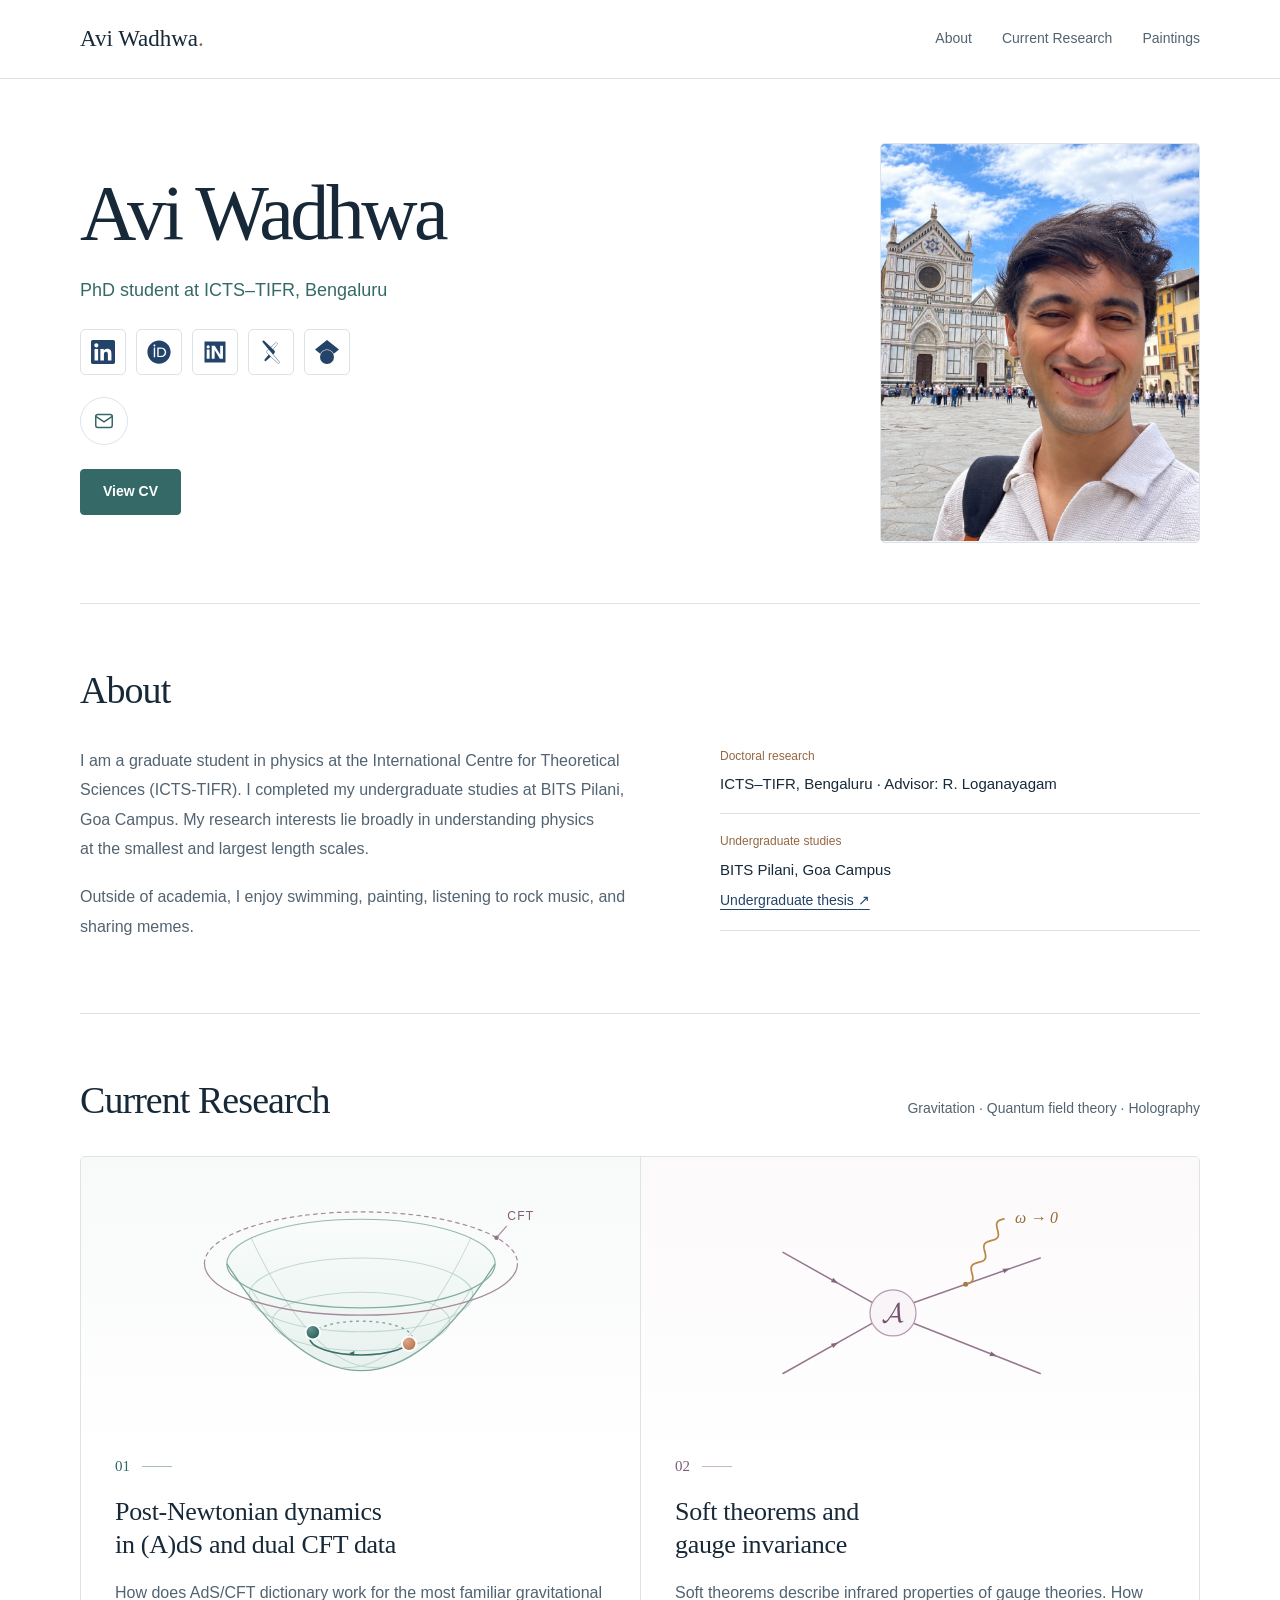
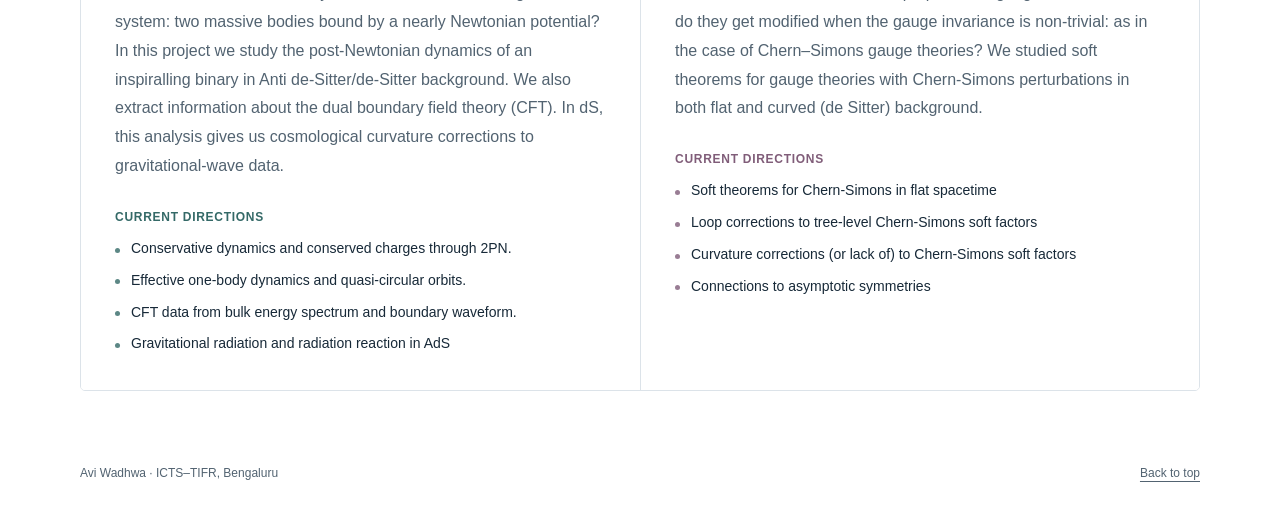
==== index.html @ 30a35a63 "Add files via upload" ====
<!doctype html>
<html lang="en">
<head>
  <meta charset="utf-8">
  <meta name="viewport" content="width=device-width, initial-scale=1">
  <meta name="color-scheme" content="light">
  <meta name="theme-color" content="#ffffff">
  <title>Avi Wadhwa | Theoretical Physics</title>
  <meta name="description" content="Avi Wadhwa, physics PhD student at ICTS–TIFR, Bengaluru. Research in post-Newtonian dynamics in AdS/dS, holography, and Chern–Simons soft theorems.">
  <meta property="og:type" content="website">
  <meta property="og:title" content="Avi Wadhwa | Theoretical Physics">
  <meta property="og:description" content="Research, academic profiles, and CV. Post-Newtonian dynamics in curved spacetime, AdS/CFT, and soft theorems.">
  <meta name="twitter:card" content="summary">
  <link rel="icon" href="data:image/svg+xml,%3Csvg xmlns='http://www.w3.org/2000/svg' viewBox='0 0 64 64'%3E%3Crect width='64' height='64' rx='14' fill='%23244369'/%3E%3Ctext x='32' y='41' font-family='Georgia,serif' font-size='30' text-anchor='middle' fill='white'%3EAW%3C/text%3E%3C/svg%3E">
  <style>
    :root {
      --ink: #172938;
      --muted: #526371;
      --blue: #244369;
      --blue-hover: #173352;
      --line: #dce3e9;
      --pale: #f3f7fb;
      --teal: #346967;
      --teal-hover: #285552;
      --plum: #805d79;
      --clay: #946744;
      --serif: Georgia, "Times New Roman", serif;
      --sans: -apple-system, BlinkMacSystemFont, "Segoe UI", Roboto, Helvetica, Arial, sans-serif;
    }
    *, *::before, *::after { box-sizing: border-box; }
    html { scroll-behavior: smooth; scroll-padding-top: 100px; }
    body { margin: 0; background: #fff; color: var(--ink); font-family: var(--sans); font-size: 17px; line-height: 1.7; -webkit-font-smoothing: antialiased; }
    a { color: var(--blue); text-underline-offset: 4px; text-decoration-thickness: 1px; }
    a:hover { color: var(--blue-hover); }
    a:focus-visible { outline: 3px solid #3b79bf; outline-offset: 5px; border-radius: 2px; }
    h1, h2, h3, p { margin: 0; }
    h1, h2, h3 { text-wrap: balance; }
    p { text-wrap: pretty; }
    .container { width: min(1120px, calc(100% - 80px)); margin-inline: auto; }
    .skip-link { position: fixed; top: -100px; left: 16px; background: #fff; border: 2px solid var(--blue); padding: 8px 16px; z-index: 100; }
    .skip-link:focus { top: 12px; }
    .site-header { position: sticky; top: 0; z-index: 20; background: rgba(255, 255, 255, .97); border-bottom: 1px solid var(--line); }
    .header-inner { min-height: 78px; display: flex; align-items: center; justify-content: space-between; gap: 32px; }
    .brand { color: var(--ink); font-family: var(--serif); font-size: 23px; font-weight: 400; text-decoration: none; white-space: nowrap; }
    .brand::after { content: "."; color: var(--clay); }
    nav { display: flex; align-items: center; gap: 30px; }
    nav a { color: var(--muted); text-decoration: none; font-size: 14px; font-weight: 500; padding-block: 10px; }
    nav a:hover { color: var(--teal); text-decoration: underline; }
    .hero { padding-block: 64px 60px; display: grid; grid-template-columns: minmax(0, 1fr) 320px; gap: 72px; align-items: center; }
    h1 { font-family: var(--serif); font-weight: 400; font-size: clamp(48px, 6.2vw, 78px); line-height: 1.08; letter-spacing: -.045em; }
    .hero-role { color: var(--teal); font-size: 18px; margin-top: 20px; }
    .email-menu { position: relative; width: 48px; max-width: 100%; height: 48px; margin-top: 22px; border: 1px solid var(--line); border-radius: 24px; overflow: hidden; background: #fff; transition: width .24s ease, border-color .18s ease; }
    .email-menu[open] { width: 252px; border-color: #b4cbc3; }
    .email-menu summary { position: absolute; top: 0; left: 0; display: flex; align-items: center; justify-content: center; width: 46px; height: 46px; list-style: none; cursor: pointer; color: var(--teal); border-radius: 24px; }
    .email-menu summary::-webkit-details-marker { display: none; }
    .email-menu summary:hover, .email-menu[open] summary { background: #f3f8f5; }
    .email-menu summary:focus-visible, .email-options a:focus-visible { outline: 3px solid #3b79bf; outline-offset: -4px; border-radius: 20px; }
    .email-icon { display: block; width: 22px; height: 22px; flex: none; }
    .email-options { position: absolute; top: 0; left: 46px; display: flex; align-items: stretch; width: 204px; height: 46px; }
    .email-options a { display: inline-flex; flex: 1; align-items: center; justify-content: center; min-height: 46px; padding: 0 14px; border-left: 1px solid var(--line); color: var(--teal); font-size: 14px; font-weight: 500; line-height: 1; text-decoration: none; white-space: nowrap; }
    .email-options a:last-child { border-radius: 0 24px 24px 0; }
    .email-options a:hover { background: #f3f8f5; color: var(--teal-hover); }
    .visually-hidden { position: absolute; width: 1px; height: 1px; padding: 0; margin: -1px; overflow: hidden; clip-path: inset(50%); white-space: nowrap; border: 0; }
    .hero-actions { display: flex; flex-wrap: wrap; align-items: center; gap: 12px 20px; margin-top: 24px; }
    .button { display: inline-flex; align-items: center; justify-content: center; min-height: 46px; padding: 10px 22px; border: 1px solid var(--line); border-radius: 4px; font-size: 14px; font-weight: 600; text-decoration: none; transition: background .18s ease, border-color .18s ease; }
    .button-primary { color: #fff; background: var(--teal); border-color: var(--teal); }
    .button-primary:hover { color: #fff; background: var(--teal-hover); border-color: var(--teal-hover); }
    .profile-links { display: flex; flex-wrap: wrap; gap: 10px; margin-top: 23px; }
    .profile-links a { display: inline-flex; align-items: center; justify-content: center; width: 46px; height: 46px; padding: 10px; border: 1px solid var(--line); border-radius: 5px; color: var(--blue); background: #fff; text-decoration: none; transition: color .18s ease, background .18s ease, border-color .18s ease; }
    .profile-links a:hover, .profile-links a:focus-visible { color: var(--teal); background: #f3f8f5; border-color: #b4cbc3; }
    .profile-links a:focus-visible { outline-offset: 3px; border-radius: 5px; }
    .profile-logo { display: block; width: 24px; height: 24px; flex: none; }
    .hero-aside { width: 100%; justify-self: end; }
    .portrait-frame { position: relative; width: 100%; max-width: 320px; aspect-ratio: 4 / 5; overflow: hidden; border: 1px solid var(--line); border-radius: 5px; background: var(--pale); }
    /* Wider display crop: source rectangle x=150, y=278, w=936, h=1170.
       The original image bytes are embedded unchanged. */
    .portrait { position: absolute; display: block; width: 116.0256%; height: auto; max-width: none; left: -16.0256%; top: -23.7607%; }
    .section { padding-block: 64px 72px; border-top: 1px solid var(--line); }
    .section-heading { display: flex; align-items: baseline; justify-content: space-between; gap: 24px; margin-bottom: 32px; }
    h2 { font-family: var(--serif); font-size: 38px; line-height: 1.2; font-weight: 400; letter-spacing: -.025em; }
    .section-note { font-size: 14px; color: var(--muted); }
    .research-grid { display: grid; grid-template-columns: 1fr 1fr; gap: 0; background: #fff; border: 1px solid var(--line); border-radius: 5px; overflow: hidden; }
    .research-item { --research-accent: var(--teal); --research-wash: #f7faf8; padding: 32px 34px 34px; background: linear-gradient(180deg, var(--research-wash), #fff 310px); }
    .research-item:nth-child(2) { --research-accent: var(--plum); --research-wash: #fcf9fb; }
    .research-item + .research-item { border-left: 1px solid var(--line); }
    .research-graphic { display: block; width: 100%; max-width: 410px; height: auto; margin: 0 auto 23px; overflow: visible; }
    .research-number { display: flex; align-items: center; gap: 12px; color: var(--research-accent); font-family: var(--serif); font-size: 15px; }
    .research-number::after { content: ""; width: 30px; height: 1px; background: currentColor; opacity: .45; }
    h3 { font-family: var(--serif); font-size: 26px; font-weight: 400; line-height: 1.3; letter-spacing: -.012em; }
    .research-item h3 { margin-top: 15px; max-width: 360px; }
    .research-item > p { margin-top: 17px; color: var(--muted); font-size: 16px; line-height: 1.8; }
    .direction-label { margin-top: 26px; font-size: 12px; color: var(--research-accent); font-weight: 650; letter-spacing: .06em; text-transform: uppercase; }
    .directions { list-style: none; padding: 0; margin: 10px 0 0; }
    .directions li { position: relative; padding-left: 16px; margin-top: 8px; font-size: 14px; line-height: 1.7; }
    .directions li::before { content: ""; position: absolute; left: 0; top: .75em; width: 5px; height: 5px; border-radius: 50%; background: var(--research-accent); opacity: .8; }
    .about-grid { display: grid; grid-template-columns: 1.15fr 1fr; gap: 88px; }
    .about-text { max-width: 850px; }
    .about-text p + p { margin-top: 18px; }
    .about-text p { font-size: 16px; color: var(--muted); line-height: 1.85; }
    .academic-details { margin: 0; }
    .academic-details > div { padding: 17px 0; border-bottom: 1px solid var(--line); }
    .academic-details > div:first-child { padding-top: 0; }
    .academic-details dt { color: var(--clay); font-size: 12px; margin-bottom: 5px; }
    .academic-details dd { margin: 0; font-size: 15px; }
    .thesis-link { display: block; width: fit-content; margin-top: 7px; font-size: 14px; }
    .site-footer { padding-block: 0 28px; }
    .footer-inner { display: flex; gap: 20px; justify-content: space-between; font-size: 12px; color: var(--muted); }
    .footer-inner a { color: var(--muted); }
    @media (max-width: 950px) {
      .about-grid { gap: 48px; }
      .hero { gap: 40px; grid-template-columns: minmax(0, 1fr) 280px; }

      .research-item { padding: 28px; }
    }
    @media (max-width: 740px) {
      .about-grid { grid-template-columns: 1fr; gap: 31px; }
      html { scroll-padding-top: 124px; }
      .container { width: calc(100% - 40px); }
      .header-inner { flex-wrap: wrap; justify-content: center; gap: 0; padding-block: 10px 4px; }
      .brand { width: 100%; text-align: center; font-size: 21px; }
      nav { gap: 16px; }
      nav a { font-size: 14px; }
      .hero { grid-template-columns: 1fr; gap: 30px; padding-block: 45px 44px; }
      h1 { font-size: clamp(45px, 10.5vw, 66px); }
      .hero-role { font-size: 16px; }

      .hero-aside { width: min(100%, 300px); justify-self: center; }
      .profile-links { gap: 8px; margin-top: 20px; }
      .profile-links a { padding-inline: 10px; }
      .section { padding-block: 43px 48px; }
      .section-heading { align-items: start; flex-direction: column; gap: 9px; margin-bottom: 25px; }
      h2 { font-size: 32px; }
      .research-grid { grid-template-columns: 1fr; }
      .research-item + .research-item { border-left: 0; border-top: 1px solid var(--line); }
      .research-item { padding: 27px 25px; }






      .footer-inner { flex-wrap: wrap; gap: 8px; }
    }
    @media (prefers-reduced-motion: reduce) {
      html { scroll-behavior: auto; }
      *, *::before, *::after { transition: none !important; }
    }
    @media print {
      .site-header { position: static; }
      nav, .skip-link { display: none; }
      .container { width: 100%; }
      .hero { padding-block: 20px 25px; gap: 30px; grid-template-columns: minmax(0, 1fr) 210px; }
      h1 { font-size: 42px; }
      .section { padding-block: 25px; }
      .research-item { break-inside: avoid; }


      .site-footer { padding-bottom: 0; }
    }
  </style>
  <!-- Profile SVG credits: Academicons 1.9.5 by James Walsh
       (INSPIRE, ORCID, arXiv), SIL Open Font License 1.1,
       https://jpswalsh.github.io/academicons/ and https://openfontlicense.org/.
       LinkedIn and Google Scholar: Simple Icons 13.21.0, CC0-1.0,
       https://simpleicons.org/. Brand marks belong to their respective owners.
  -->
<!--
Academicons copyright James Walsh.
SIL OPEN FONT LICENSE

Version 1.1 - 26 February 2007

PREAMBLE

The goals of the Open Font License (OFL) are to stimulate worldwide development of collaborative font projects, to support the font creation efforts of academic and linguistic communities, and to provide a free and open framework in which fonts may be shared and improved in partnership with others.

The OFL allows the licensed fonts to be used, studied, modified and redistributed freely as long as they are not sold by themselves. The fonts, including any derivative works, can be bundled, embedded, redistributed and/or sold with any software provided that any reserved names are not used by derivative works. The fonts and derivatives, however, cannot be released under any other type of license. The requirement for fonts to remain under this license does not apply to any document created using the fonts or their derivatives.

DEFINITIONS

"Font Software" refers to the set of files released by the Copyright Holder(s) under this license and clearly marked as such. This may include source files, build scripts and documentation.

"Reserved Font Name" refers to any names specified as such after the copyright statement(s).

"Original Version" refers to the collection of Font Software components as distributed by the Copyright Holder(s).

"Modified Version" refers to any derivative made by adding to, deleting, or substituting — in part or in whole — any of the components of the Original Version, by changing formats or by porting the Font Software to a new environment.

"Author" refers to any designer, engineer, programmer, technical writer or other person who contributed to the Font Software.

PERMISSION & CONDITIONS

Permission is hereby granted, free of charge, to any person obtaining a copy of the Font Software, to use, study, copy, merge, embed, modify, redistribute, and sell modified and unmodified copies of the Font Software, subject to the following conditions:

1) Neither the Font Software nor any of its individual components, in Original or Modified Versions, may be sold by itself.

2) Original or Modified Versions of the Font Software may be bundled, redistributed and/or sold with any software, provided that each copy contains the above copyright notice and this license. These can be included either as stand-alone text files, human-readable headers or in the appropriate machine-readable metadata fields within text or binary files as long as those fields can be easily viewed by the user.

3) No Modified Version of the Font Software may use the Reserved Font Name(s) unless explicit written permission is granted by the corresponding Copyright Holder. This restriction only applies to the primary font name as presented to the users.

4) The name(s) of the Copyright Holder(s) or the Author(s) of the Font Software shall not be used to promote, endorse or advertise any Modified Version, except to acknowledge the contribution(s) of the Copyright Holder(s) and the Author(s) or with their explicit written permission.

5) The Font Software, modified or unmodified, in part or in whole, must be distributed entirely under this license, and must not be distributed under any other license. The requirement for fonts to remain under this license does not apply to any document created using the Font Software.

TERMINATION

This license becomes null and void if any of the above conditions are not met.

DISCLAIMER

THE FONT SOFTWARE IS PROVIDED "AS IS", WITHOUT WARRANTY OF ANY KIND, EXPRESS OR IMPLIED, INCLUDING BUT NOT LIMITED TO ANY WARRANTIES OF MERCHANTABILITY, FITNESS FOR A PARTICULAR PURPOSE AND NONINFRINGEMENT OF COPYRIGHT, PATENT, TRADEMARK, OR OTHER RIGHT. IN NO EVENT SHALL THE COPYRIGHT HOLDER BE LIABLE FOR ANY CLAIM, DAMAGES OR OTHER LIABILITY, INCLUDING ANY GENERAL, SPECIAL, INDIRECT, INCIDENTAL, OR CONSEQUENTIAL DAMAGES, WHETHER IN AN ACTION OF CONTRACT, TORT OR OTHERWISE, ARISING FROM, OUT OF THE USE OR INABILITY TO USE THE FONT SOFTWARE OR FROM OTHER DEALINGS IN THE FONT SOFTWARE.

-->
</head>
<body>
  <a class="skip-link" href="#main">Skip to content</a>
  <header class="site-header">
    <div class="container header-inner">
      <a class="brand" href="#main" aria-label="Avi Wadhwa, top of page">Avi Wadhwa</a>
      <nav aria-label="Main navigation">
        <a href="#about">About</a>
        <a href="#research">Current Research</a>
        <a href="paintings.html">Paintings</a>
      </nav>
    </div>
  </header>
  <main id="main" class="container">
    <section class="hero" aria-labelledby="name">
      <div>
        <h1 id="name">Avi Wadhwa</h1>
        <p class="hero-role">PhD student at ICTS–TIFR, Bengaluru</p>
        <div class="profile-links" role="group" aria-label="Academic and professional profiles">
          <a class="profile-link--linkedin" href="https://www.linkedin.com/in/avii-wadhwa" target="_blank" rel="noopener noreferrer" aria-label="LinkedIn profile (opens in a new tab)" title="LinkedIn"><svg class="profile-logo" viewBox="0 0 24 24" fill="currentColor" aria-hidden="true" focusable="false"><path d="M20.447 20.452h-3.554v-5.569c0-1.328-.027-3.037-1.852-3.037-1.853 0-2.136 1.445-2.136 2.939v5.667H9.351V9h3.414v1.561h.046c.477-.9 1.637-1.85 3.37-1.85 3.601 0 4.267 2.37 4.267 5.455v6.286zM5.337 7.433c-1.144 0-2.063-.926-2.063-2.065 0-1.138.92-2.063 2.063-2.063 1.14 0 2.064.925 2.064 2.063 0 1.139-.925 2.065-2.064 2.065zm1.782 13.019H3.555V9h3.564v11.452zM22.225 0H1.771C.792 0 0 .774 0 1.729v20.542C0 23.227.792 24 1.771 24h20.451C23.2 24 24 23.227 24 22.271V1.729C24 .774 23.2 0 22.222 0h.003z"></path></svg></a>
          <a class="profile-link--orcid" href="https://orcid.org/0000-0002-6724-0872" target="_blank" rel="noopener noreferrer" aria-label="ORCID profile (opens in a new tab)" title="ORCID"><svg class="profile-logo" viewBox="0 0 512 512" fill="currentColor" aria-hidden="true" focusable="false"><g><path d="m 336.6206,194.53756 c -7.12991,-3.32734 -13.8671,-5.55949 -20.25334,-6.61343 -6.36534,-1.09517 -16.57451,-1.61223 -30.71059,-1.61223 h -36.70409 v 152.74712 h 37.63425 c 14.6735,0 26.08126,-1.01267 34.22385,-3.01709 8.14259,-2.00442 14.92159,-4.52592 20.35674,-7.62608 5.43519,-3.07925 10.416,-6.8615 14.94192,-11.38742 14.4876,-14.71475 21.74129,-33.27334 21.74129,-55.7176 0,-22.05151 -7.44016,-40.05177 -22.34085,-53.98159 -5.49732,-5.16674 -11.82143,-9.44459 -18.88918,-12.79281 z M 255.99999,8.0000031 C 119.02153,8.0000031 8.0000034,119.04185 8.0000034,255.99998 8.0000034,392.95812 119.02153,504 255.99999,504 392.97849,504 504,392.95812 504,255.99998 504,119.04185 392.97849,8.0000031 255.99999,8.0000031 Z M 173.66372,365.51268 H 144.27546 V 160.1481 h 29.38826 z M 158.94954,138.69619 c -11.13935,0 -20.21208,-9.01056 -20.21208,-20.21208 0,-11.11841 9.05183,-20.191181 20.21208,-20.191181 11.18058,0 20.23244,9.051831 20.23244,20.191181 -0.0219,11.22184 -9.05186,20.21208 -20.23244,20.21208 z m 241.3866,163.59715 c -5.29051,12.54475 -12.83407,23.58066 -22.65053,33.08742 -9.98203,9.83734 -21.59659,17.19443 -34.84378,22.19616 -7.74983,3.01709 -14.83852,5.06335 -21.30725,6.11726 -6.4891,1.01267 -18.82759,1.50883 -37.07593,1.50883 H 219.5033 V 160.1481 h 69.23318 c 27.96195,0 50.03378,4.1541 66.31951,12.54476 16.26485,8.36977 29.18144,20.72859 38.79164,36.97254 9.61013,16.26483 14.4254,34.01757 14.4254,53.19607 0.0227,13.76426 -2.66619,26.90802 -7.93576,39.43187 z"></path></g></svg></a>
          <a class="profile-link--inspire" href="https://inspirehep.net/authors/2966542?ui-citation-summary=true&amp;ui-exclude-self-citations=true" target="_blank" rel="noopener noreferrer" aria-label="INSPIRE profile (opens in a new tab)" title="INSPIRE"><svg class="profile-logo" viewBox="0 0 512 512" fill="currentColor" aria-hidden="true" focusable="false"><g><path d="M 32,32 V 480 H 480 V 32 Z m 77.67338,79.67785 a 34.076063,34.076063 0 0 1 34.07606,34.07606 34.076063,34.076063 0 0 1 -34.07606,34.07607 34.076063,34.076063 0 0 1 -34.07606,-34.07607 34.076063,34.076063 0 0 1 34.07606,-34.07606 z m 76.17002,9.02014 64.17254,0.16051 116.23015,187.25783 V 120.69799 h 59.13199 V 401.32438 H 360.23266 L 247.9821,215.91051 V 401.32438 H 185.8434 Z M 78.60403,203.88367 h 62.1387 v 197.44071 h -62.1387 z"></path></g></svg></a>
          <a class="profile-link--arxiv" href="https://arxiv.org/a/wadhwa_a_1.html" target="_blank" rel="noopener noreferrer" aria-label="arXiv profile (opens in a new tab)" title="arXiv"><svg class="profile-logo" viewBox="0 0 448 512" fill="currentColor" aria-hidden="true" focusable="false"><g><g transform="matrix(1.5499998,0,0,-1.5499998,-123.19936,553.59966)"><path fill="currentColor" d="m 119.65,351.996 c -5.84961,0.13477 -11.1943,-3.29883 -13.502,-8.67578 -2.19629,-5.27051 -0.61914,-8.9668 4.19727,-15.8652 7.05469,-10.3799 78.8242,-96.5625 78.8242,-96.5625 l -15.8828,-14.8633 c -13.3809,-13.3779 -13.9561,-31.333 -1.50977,-43.7754 l 18.4922,-17.6133 -51.5977,-63.377 c -4.00586,-4.26758 -6.48535,-11.7559 -4.24805,-17.1309 2.27832,-5.53613 7.69727,-9.12891 13.6836,-9.07031 3.83398,0.0957 7.43262,1.87402 9.83789,4.86133 l 61.3691,57.0566 94.5762,-90.0703 c 3.19434,-3.08398 7.44336,-4.83984 11.8828,-4.91016 1.60449,0.0039 3.19824,0.245117 4.73242,0.714844 5.7793,1.80566 10.249,6.41797 11.8711,12.252 1.2998,5.47363 -0.27637,11.2334 -4.18164,15.2832 l -83.0859,100.011996 14.8789,13.834 c 11.0957,10.0029 11.1543,27.3906 0.12695,37.4688 l -16.2949,15.6309 56.2559,66.4434 0.0742,0.0859 0.0664,0.0899 c 5.02734,6.53125 7.43164,11.5615 4.83984,17.9395 -3.13379,5.96875 -8.69727,10.29 -15.2559,11.8516 -0.67676,0.0908 -1.35938,0.13574 -2.04297,0.13671 l -0.004,-0.0117 c -4.42871,-0.27051 -8.61035,-2.13086 -11.7754,-5.24023 l -0.13086,-0.10743 -0.12304,-0.11132 -65.207,-59.127 -89.8965,86.2402 c 0,0 -5.33398,6.47754 -10.9707,6.61133 z m 178.104,-33.041 c 0.47852,-0.002 0.95703,-0.0332 1.43164,-0.0957 4.84277,-1.33301 8.95605,-4.54004 11.4316,-8.91016 1.44922,-3.5625 1.00293,-6.45703 -4.19727,-13.2148 l -56.0586,-66.2188 -26.375,25.3027 64.9551,58.9062 c 2.33887,2.41504 5.46484,3.91113 8.8125,4.2168 v 0.0137 z M 192.436,227.402 334.446,57.244 c 2.78711,-3.48926 4.5293,-6.97949 3.3418,-10.9121 -1.16113,-4.30273 -4.43457,-7.71777 -8.68555,-9.05664 -1.08105,-0.333984 -2.20508,-0.503906 -3.33594,-0.505859 -3.20801,0.07617 -6.26953,1.35645 -8.57617,3.58789 l -142.033,135.284999 c -11.1719,11.1719 -9.48242,26.0195 1.39258,36.8945 z"></path></g></g></svg></a>
          <a class="profile-link--scholar" href="https://scholar.google.com/citations?hl=en&amp;user=_TTTbAEAAAAJ" target="_blank" rel="noopener noreferrer" aria-label="Google Scholar profile (opens in a new tab)" title="Google Scholar"><svg class="profile-logo" viewBox="0 0 24 24" fill="currentColor" aria-hidden="true" focusable="false"><path d="M5.242 13.769L0 9.5 12 0l12 9.5-5.242 4.269C17.548 11.249 14.978 9.5 12 9.5c-2.977 0-5.548 1.748-6.758 4.269zM12 10a7 7 0 1 0 0 14 7 7 0 0 0 0-14z"></path></svg></a>
        </div>
        <details class="email-menu" id="email-menu">
          <summary title="Email">
            <svg class="email-icon" viewBox="0 0 24 24" fill="none" stroke="currentColor" stroke-width="1.6" stroke-linecap="round" stroke-linejoin="round" aria-hidden="true" focusable="false"><rect x="3" y="5" width="18" height="14" rx="2"></rect><path d="m3 7 9 6 9-6"></path></svg>
            <span class="visually-hidden">Choose an email address</span>
          </summary>
          <div class="email-options">
            <a href="mailto:avi.wadhwa@outlook.com" title="avi.wadhwa@outlook.com" aria-label="Work email: avi.wadhwa@outlook.com">Work</a>
            <a href="mailto:avi.wadhwa@icts.res.in" title="avi.wadhwa@icts.res.in" aria-label="Institute email: avi.wadhwa@icts.res.in">Institute</a>
          </div>
        </details>
        <div class="hero-actions">
          <a class="button button-primary" href="https://drive.google.com/file/d/1o7ZtTsk_6TiK-MvvKQU1jO4NUXIgTYAM/view?usp=sharing" target="_blank" rel="noopener noreferrer">View CV</a>
        </div>
      </div>
      <aside class="hero-aside" aria-label="Portrait">
        <div class="portrait-frame">
          <img class="portrait" src="[data-uri]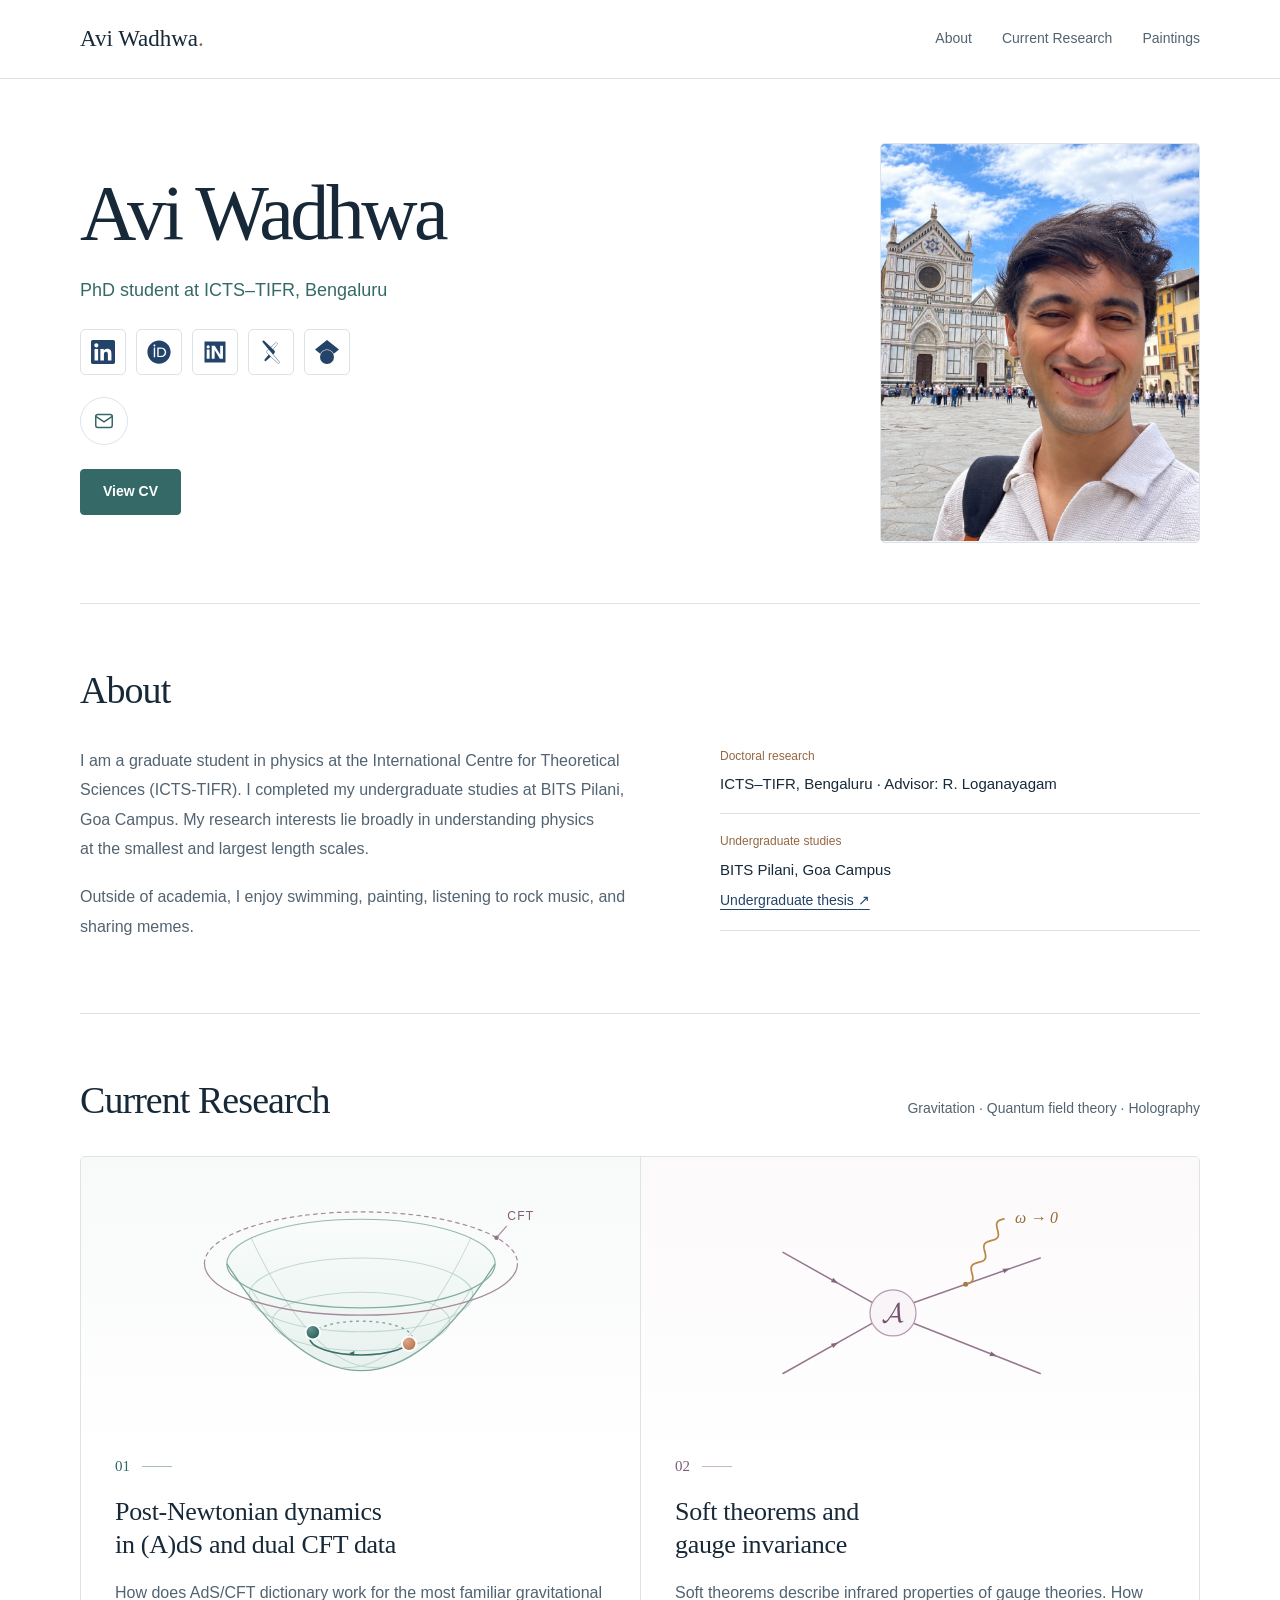
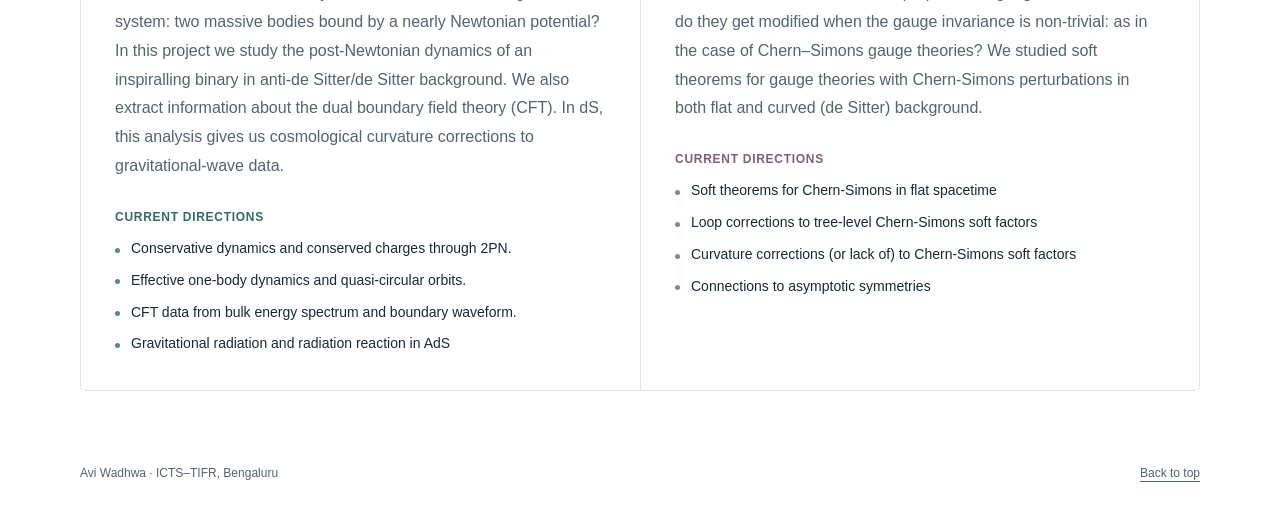
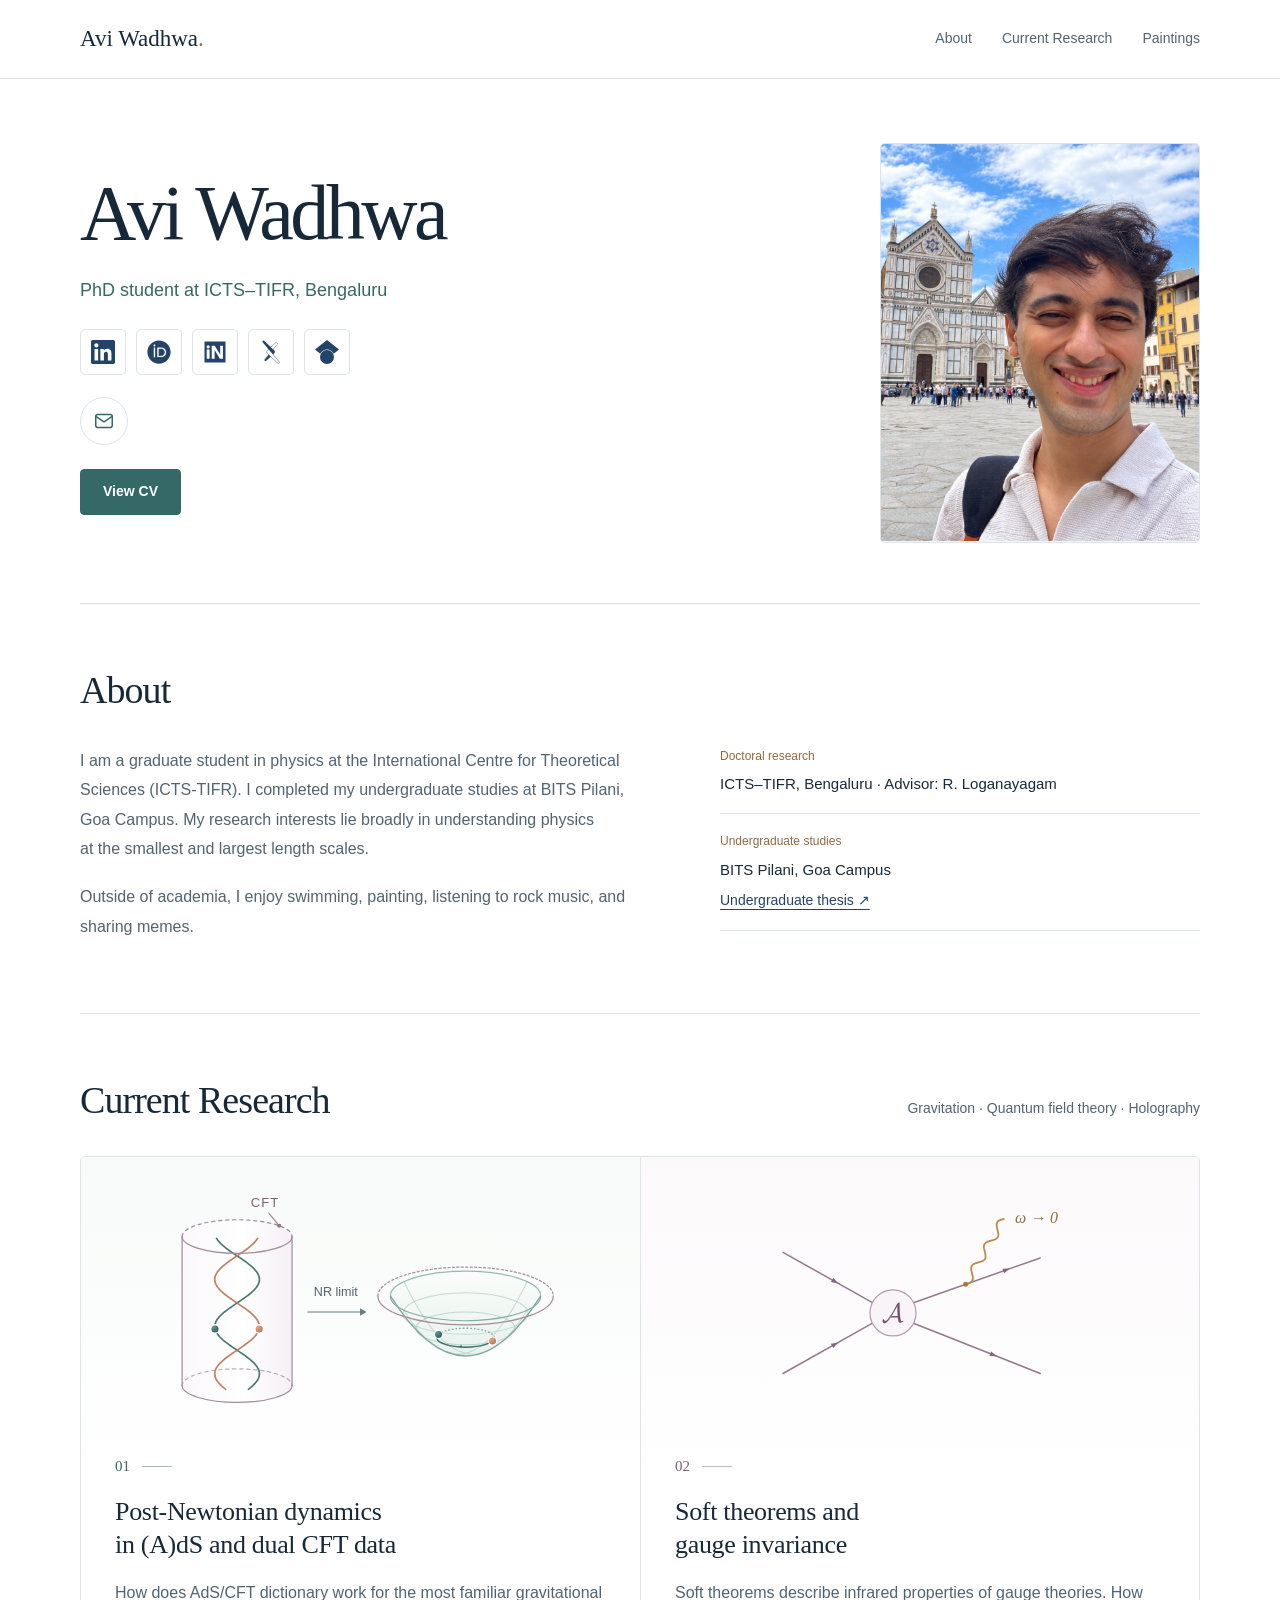
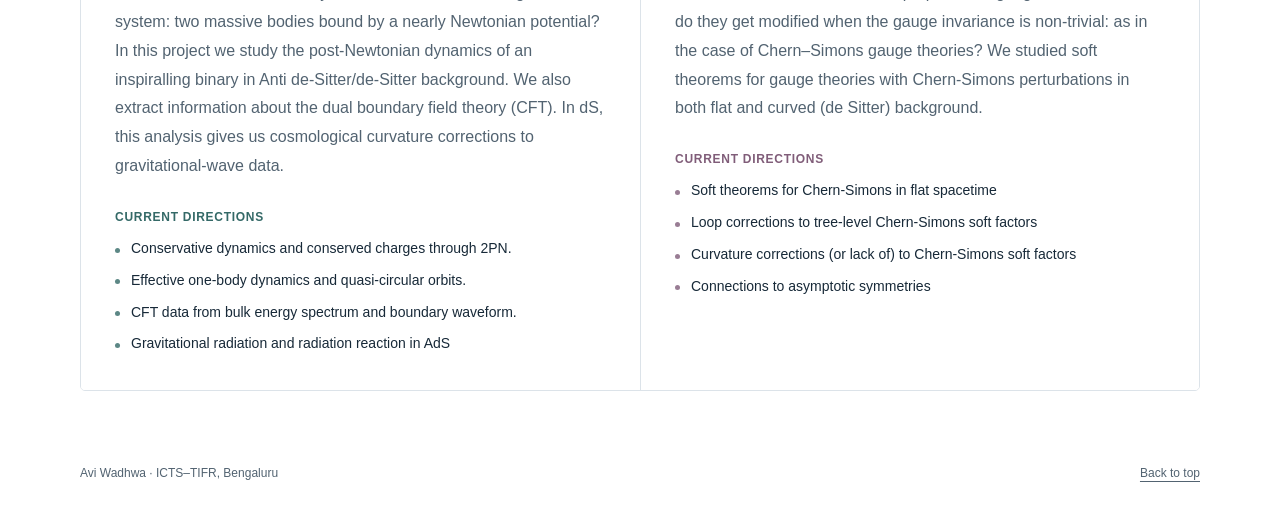
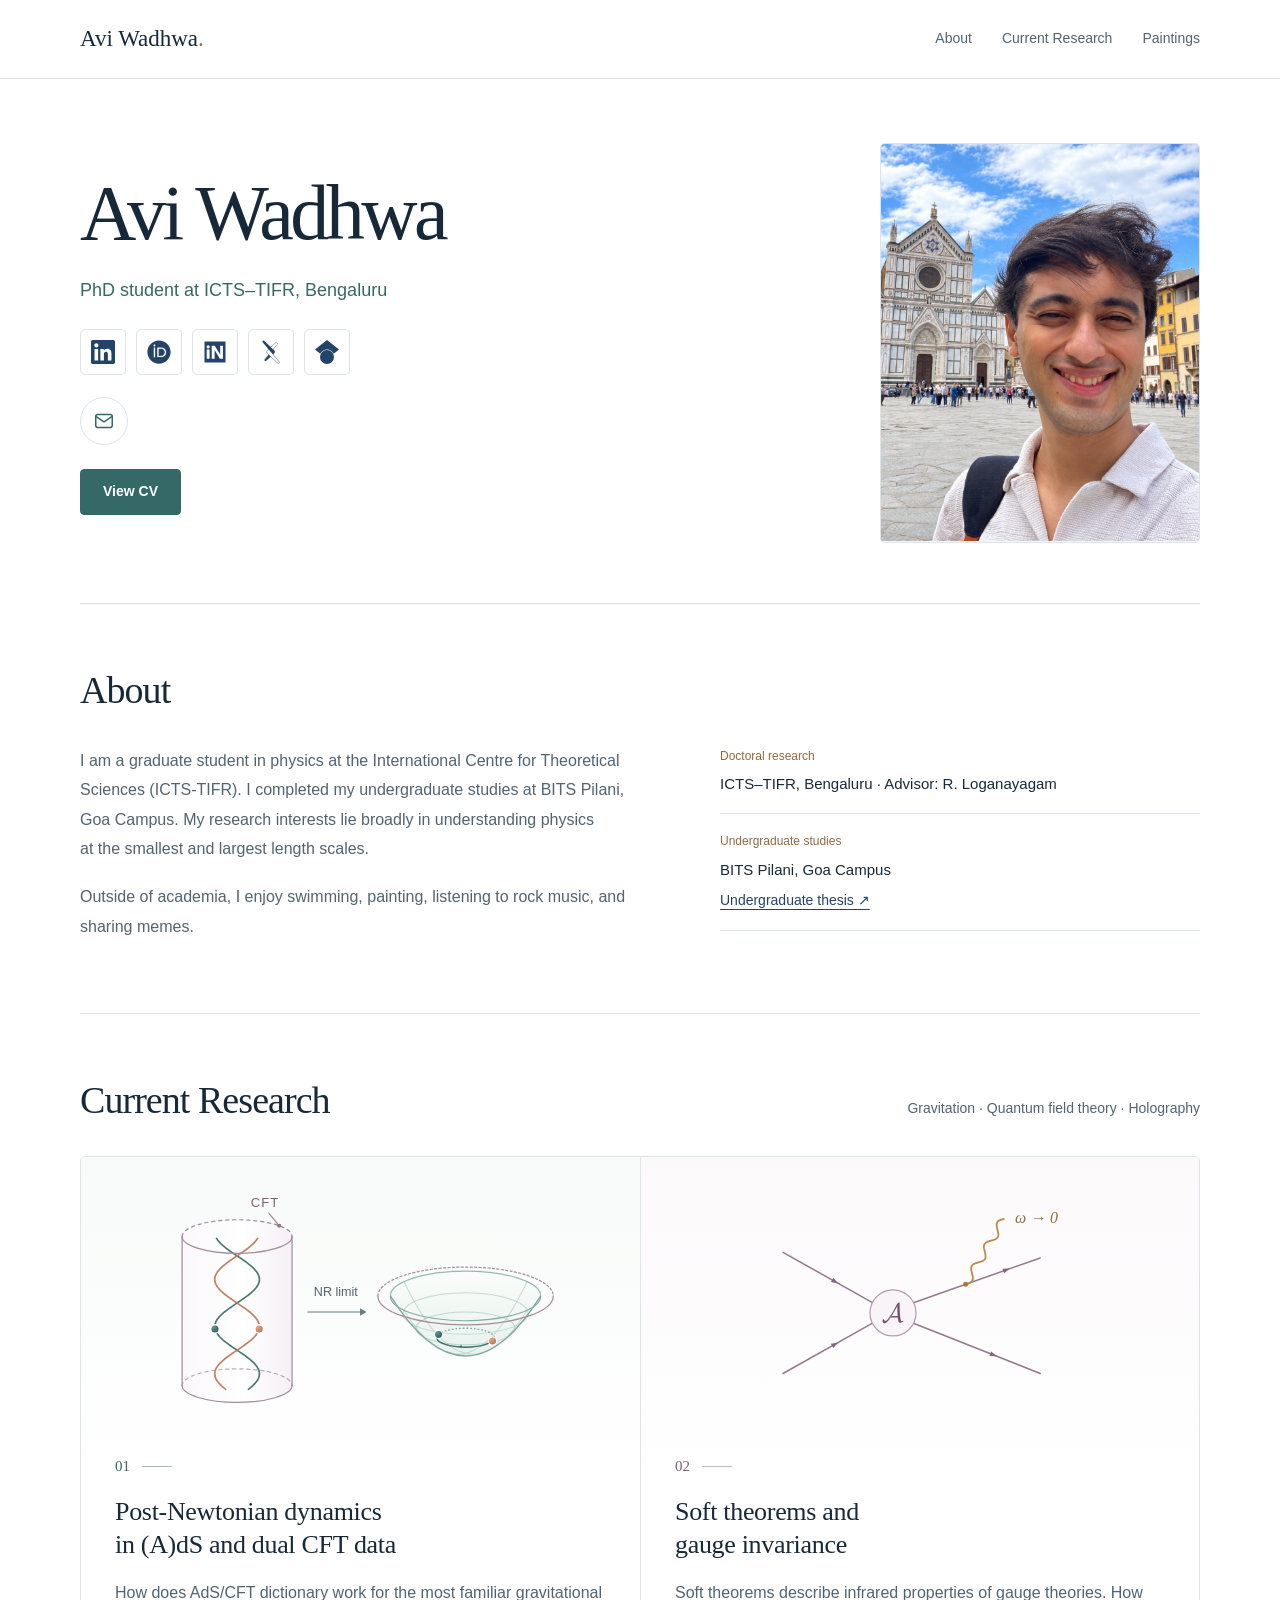
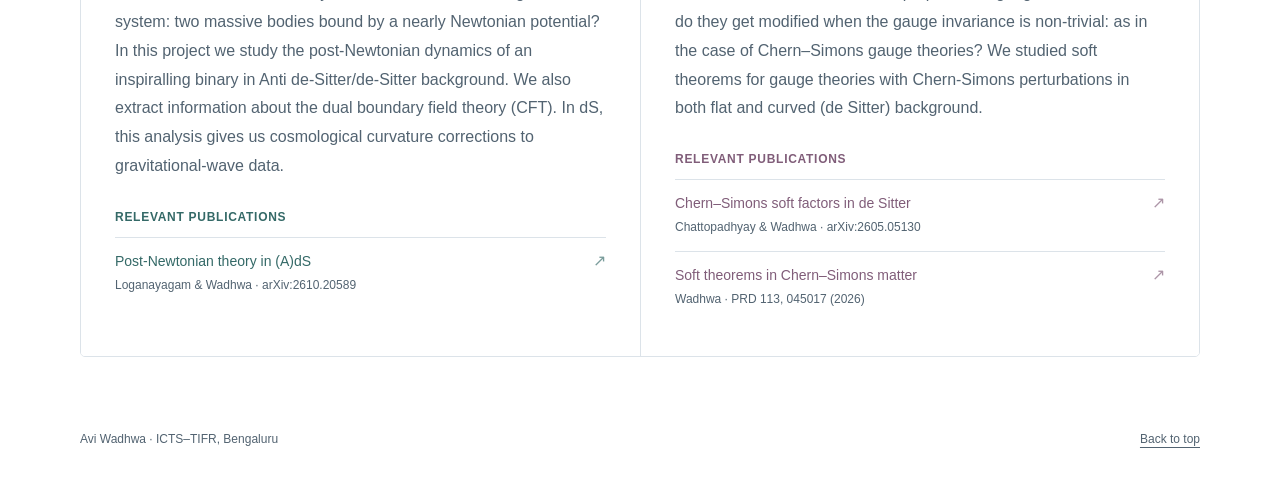
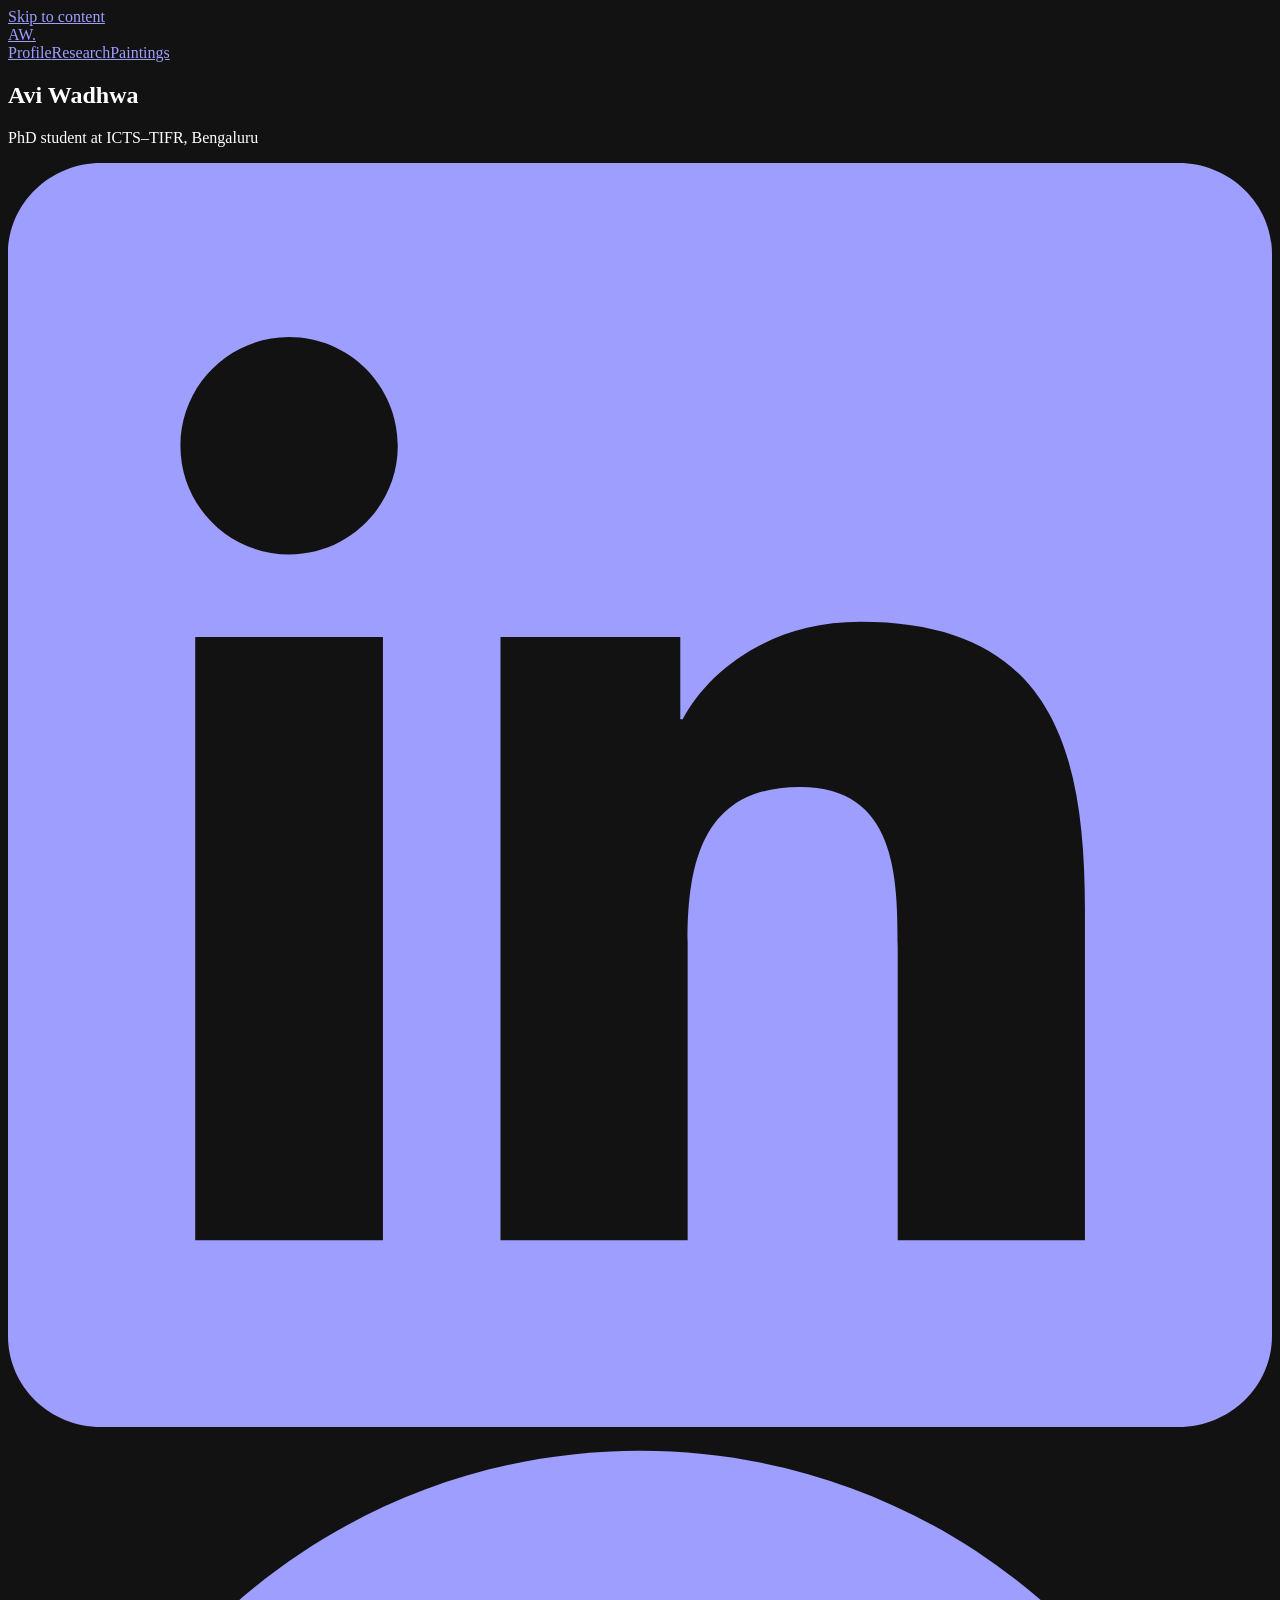
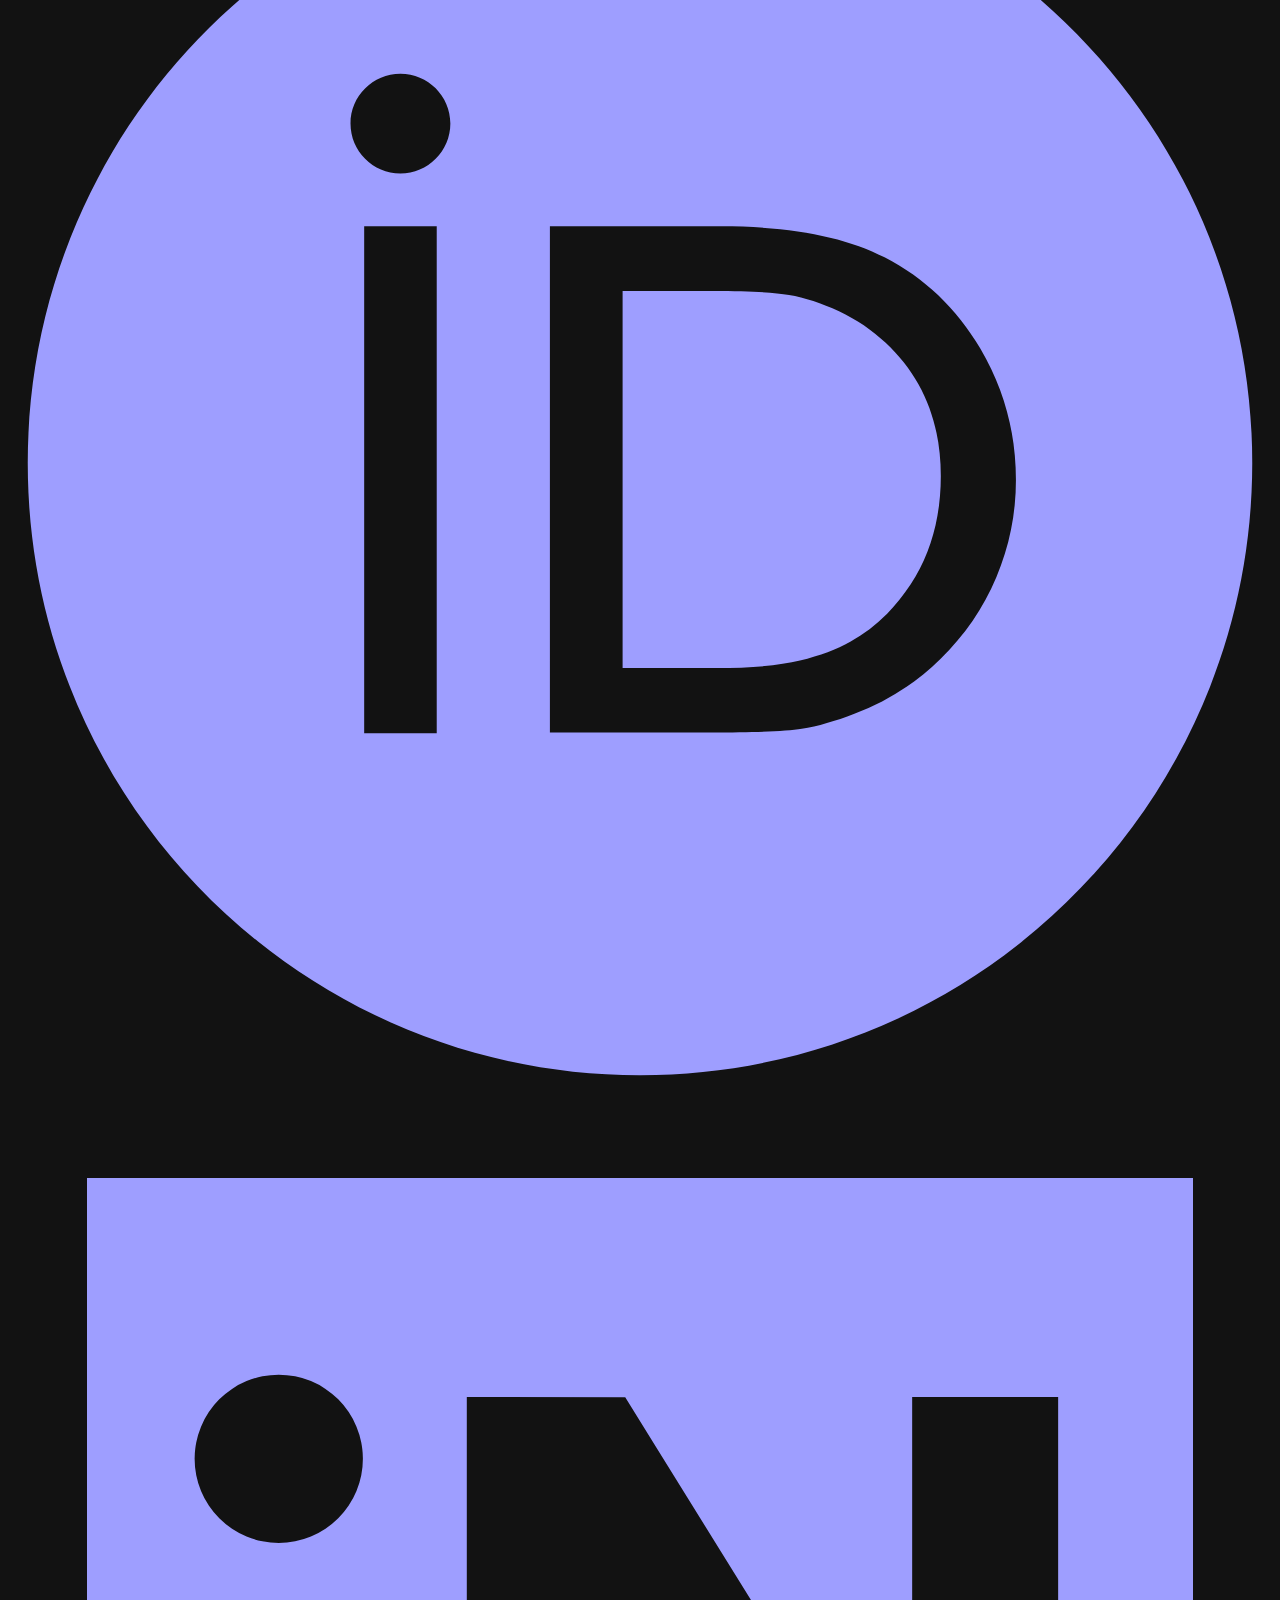
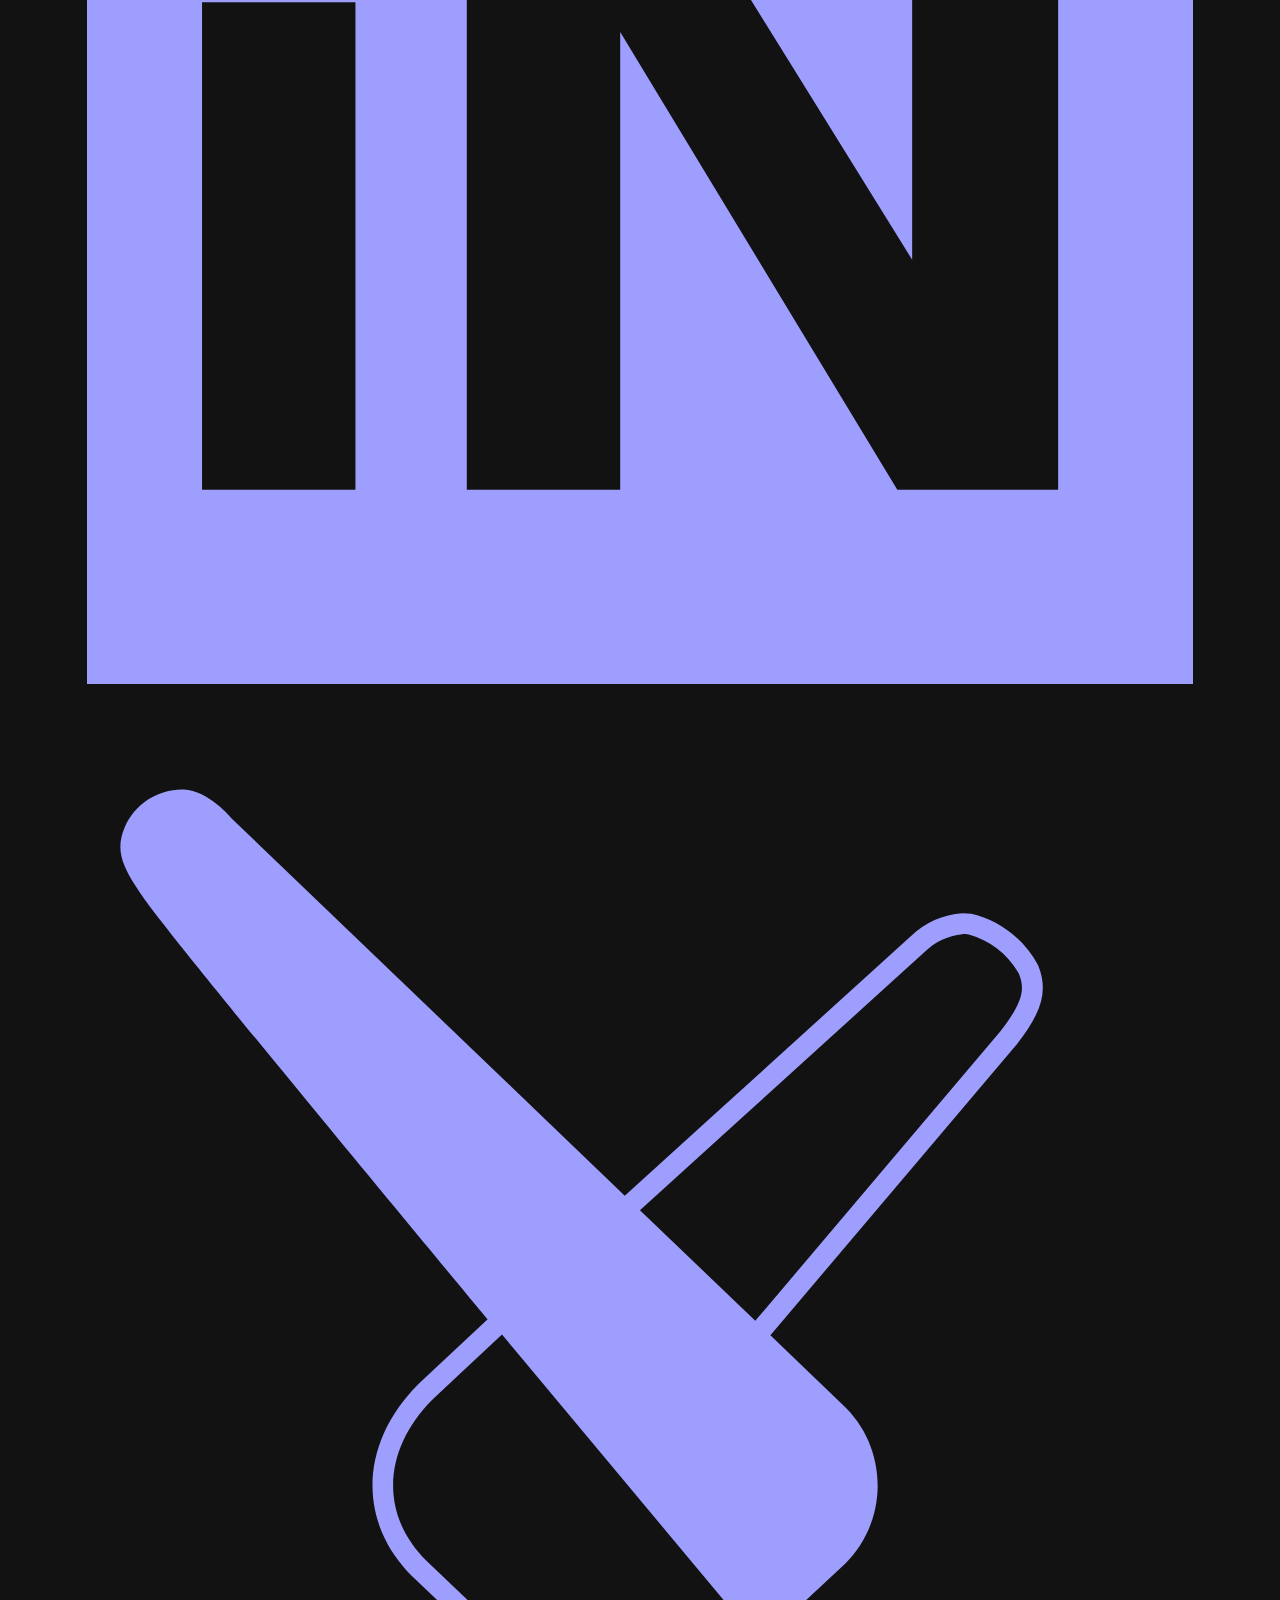
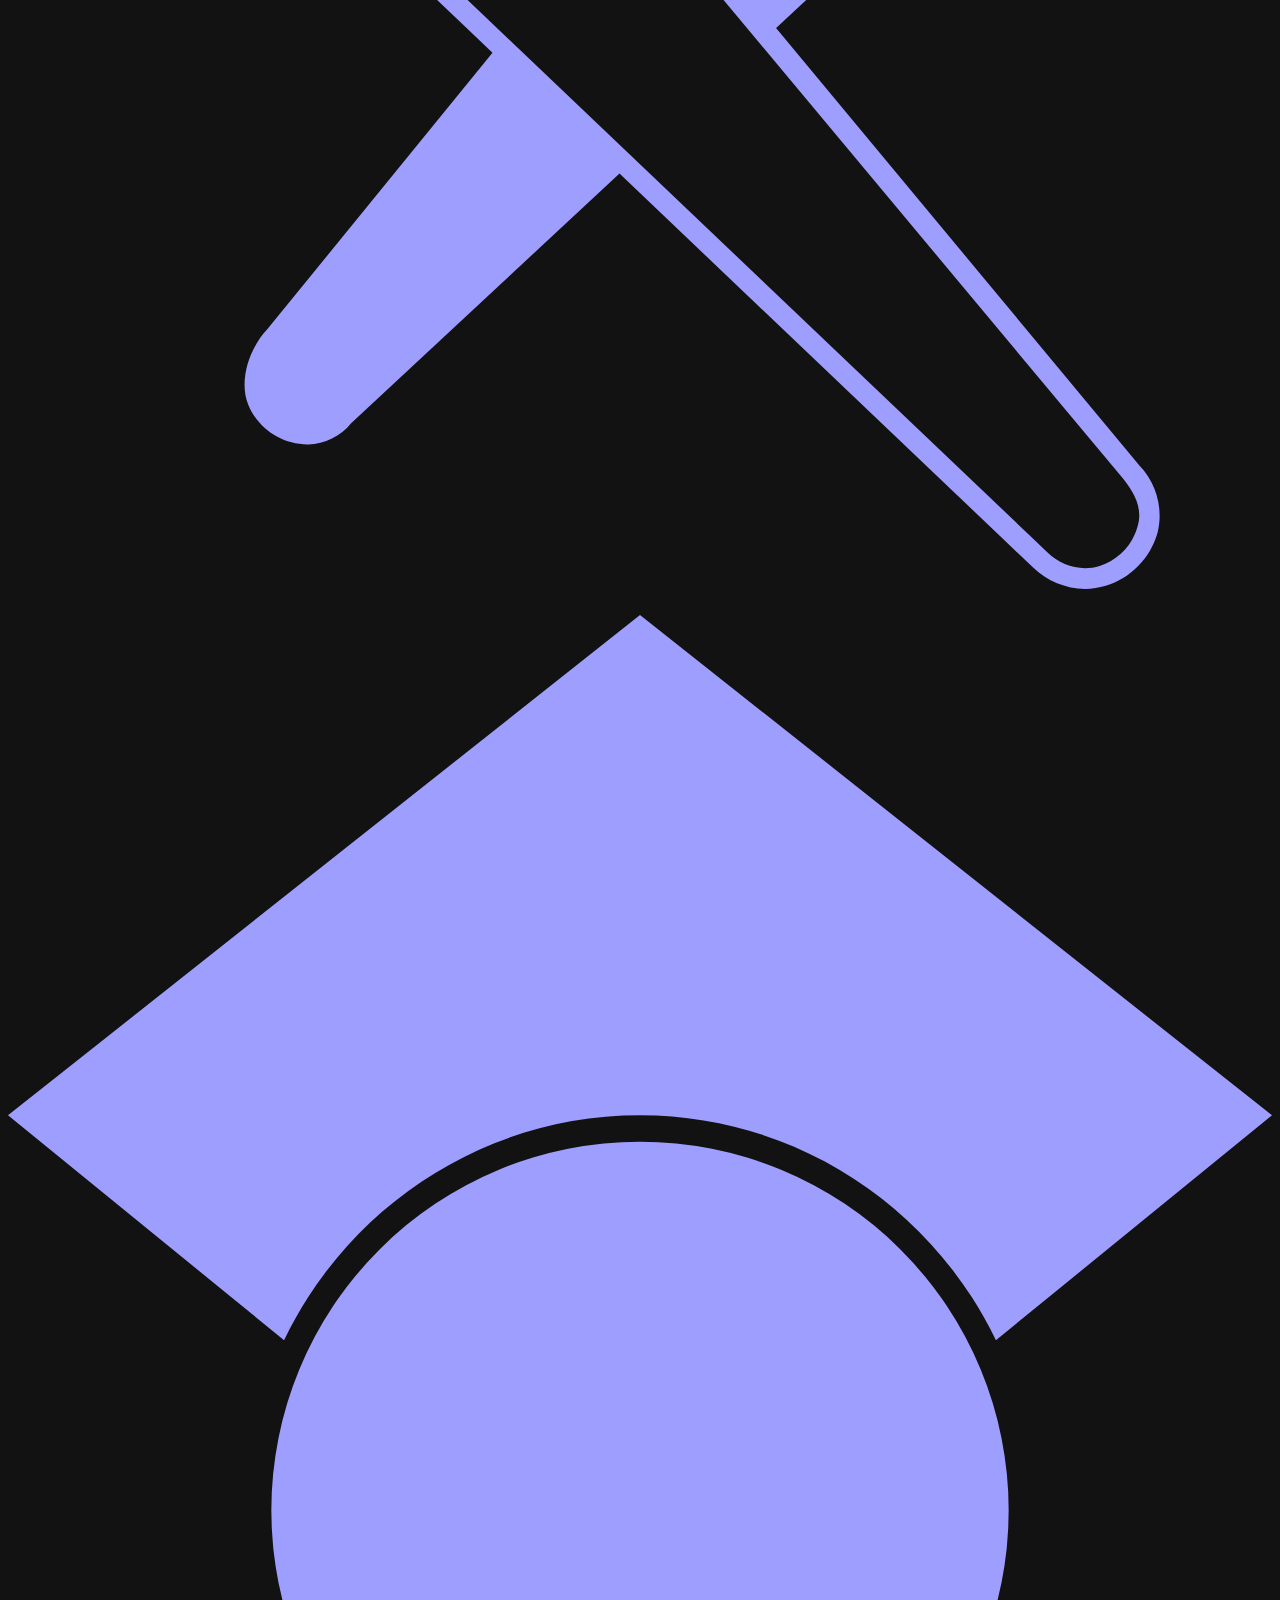
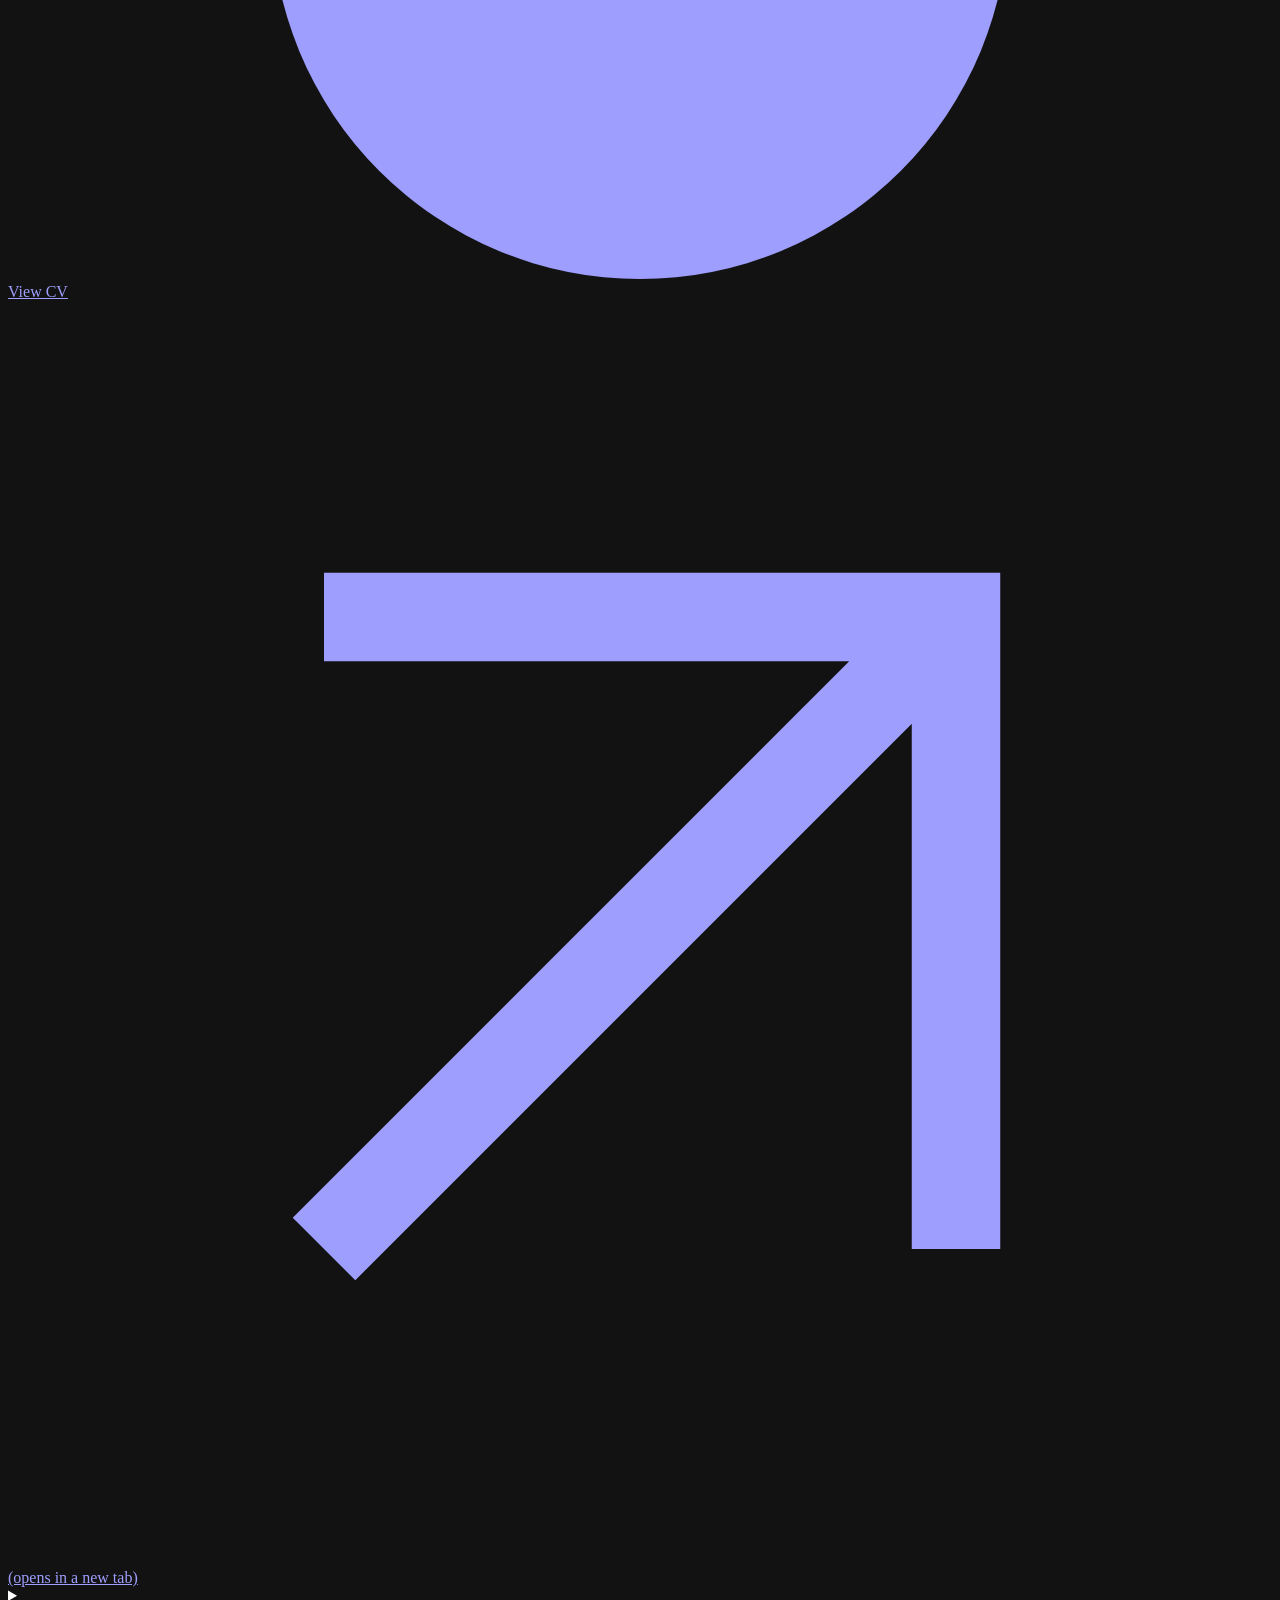
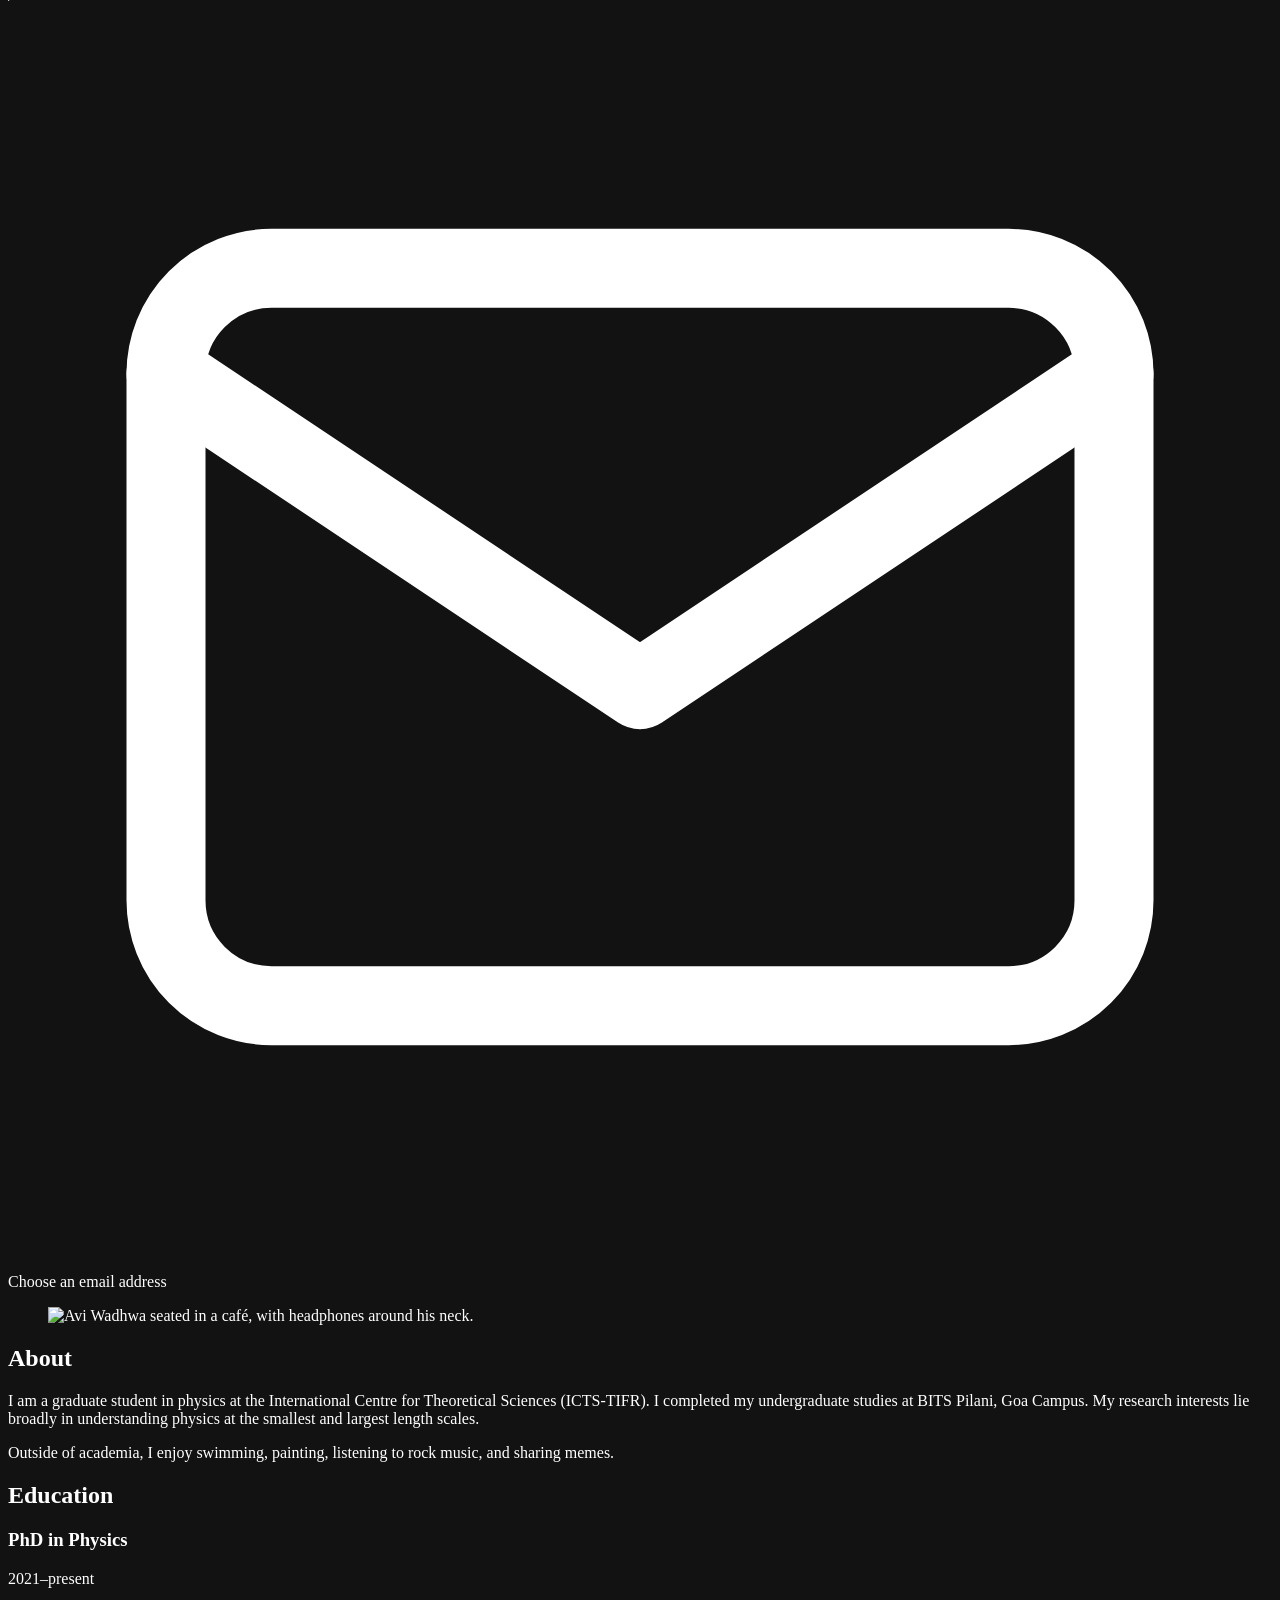
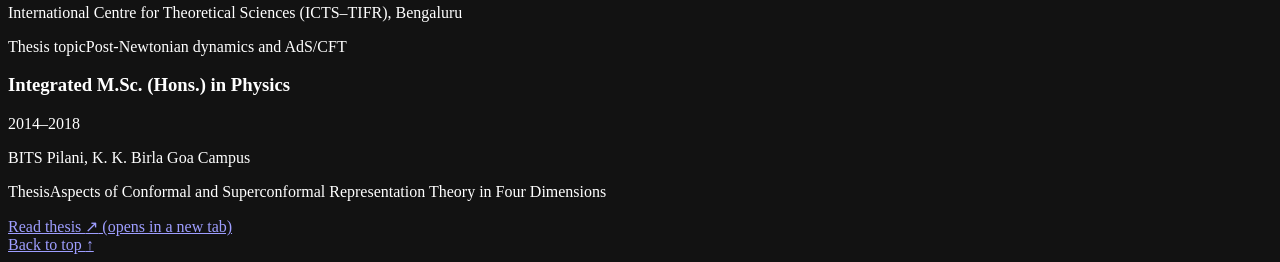
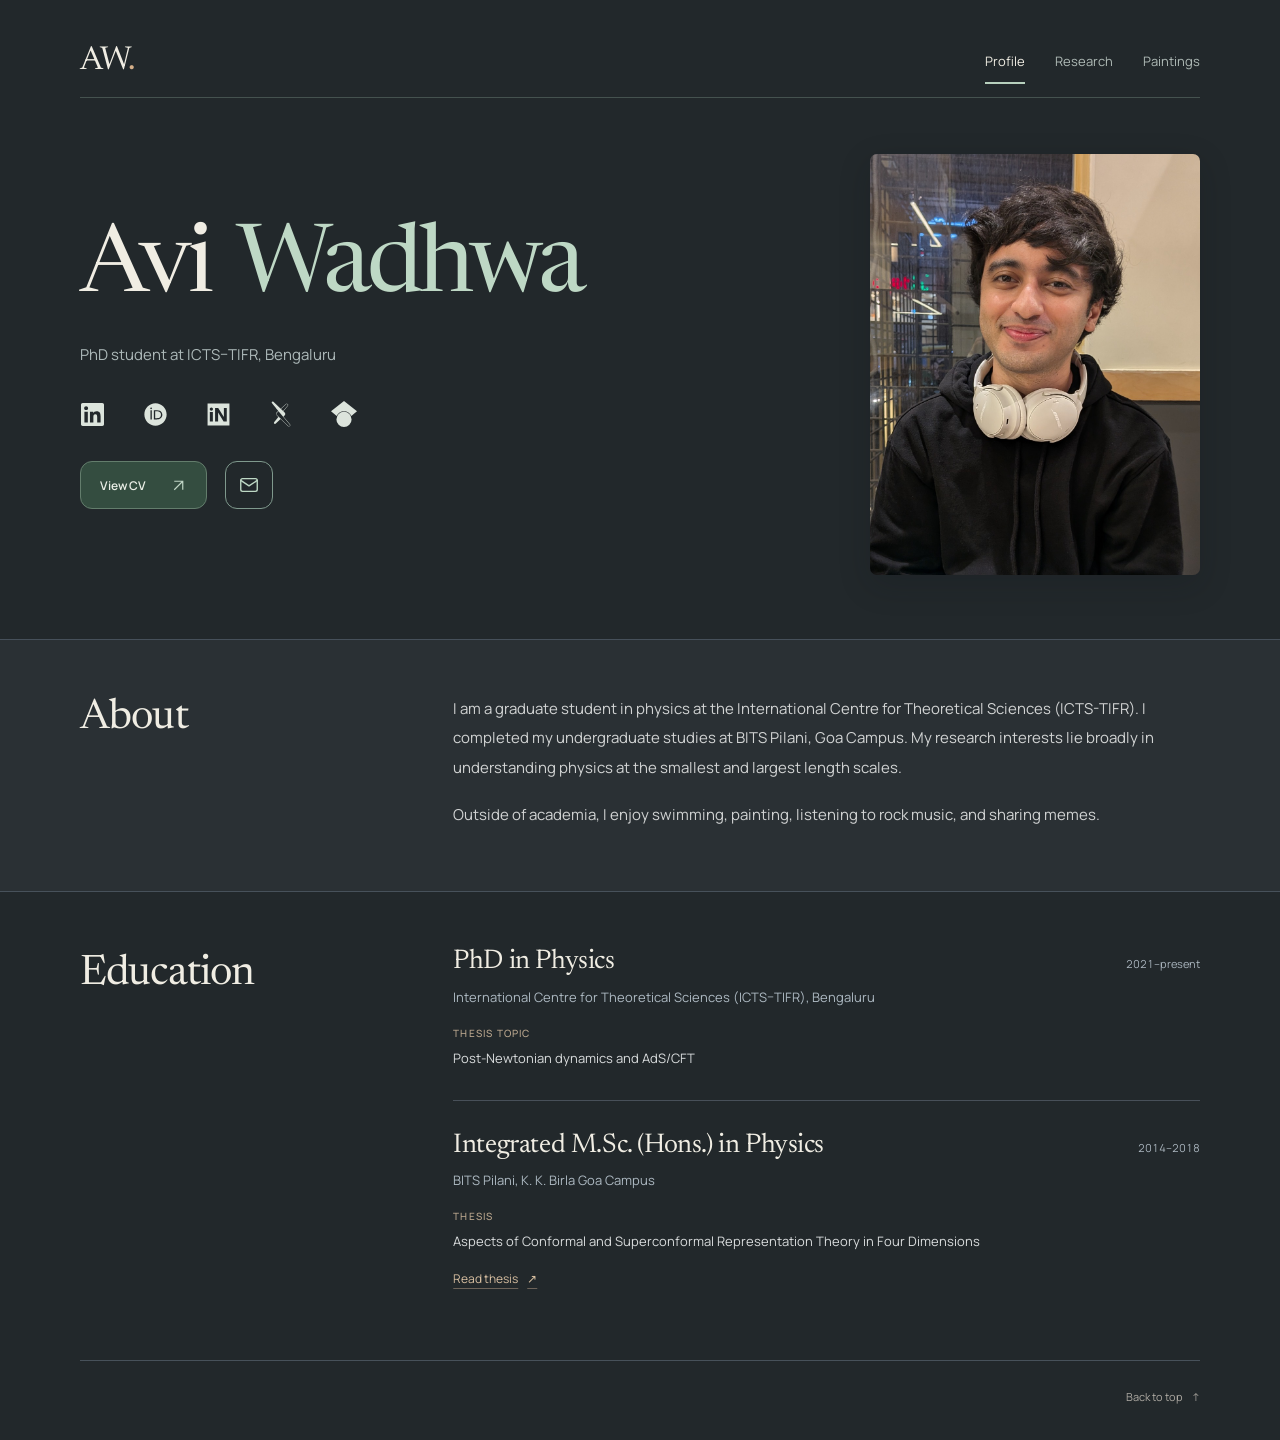
